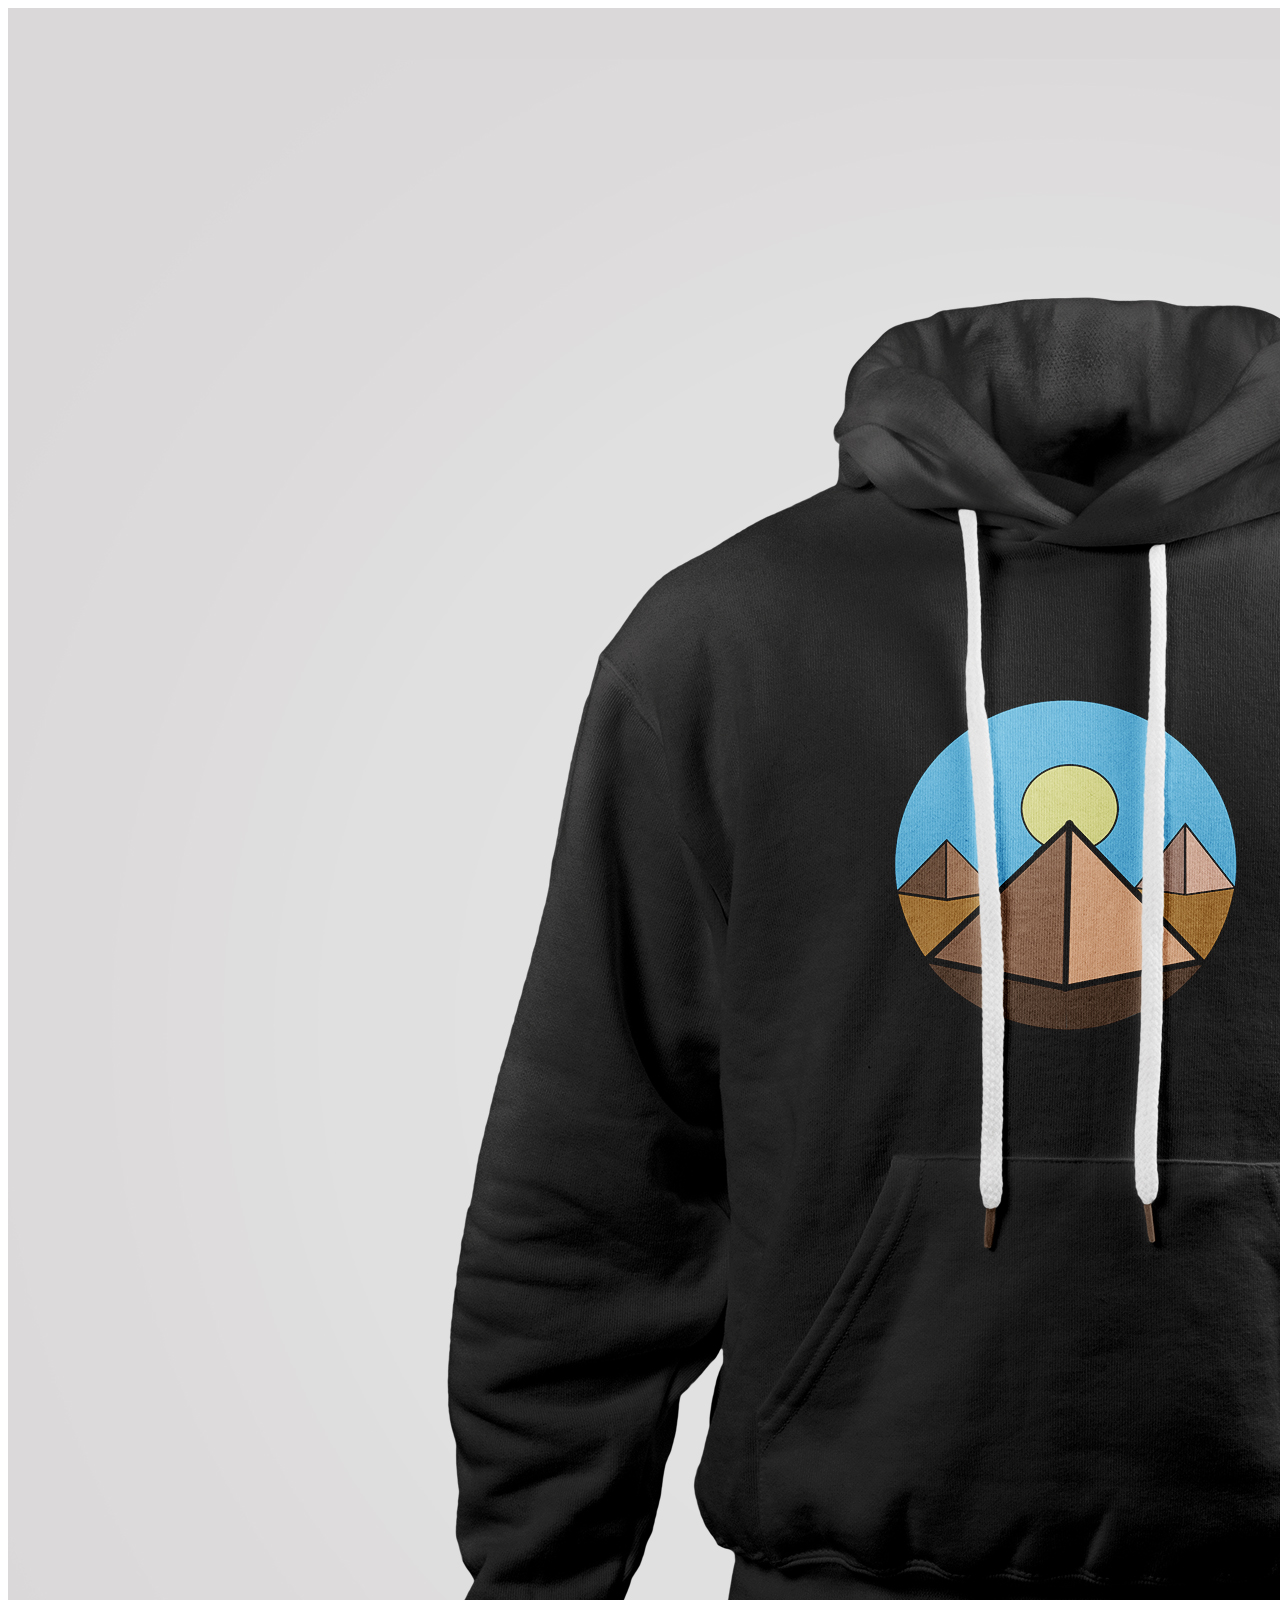
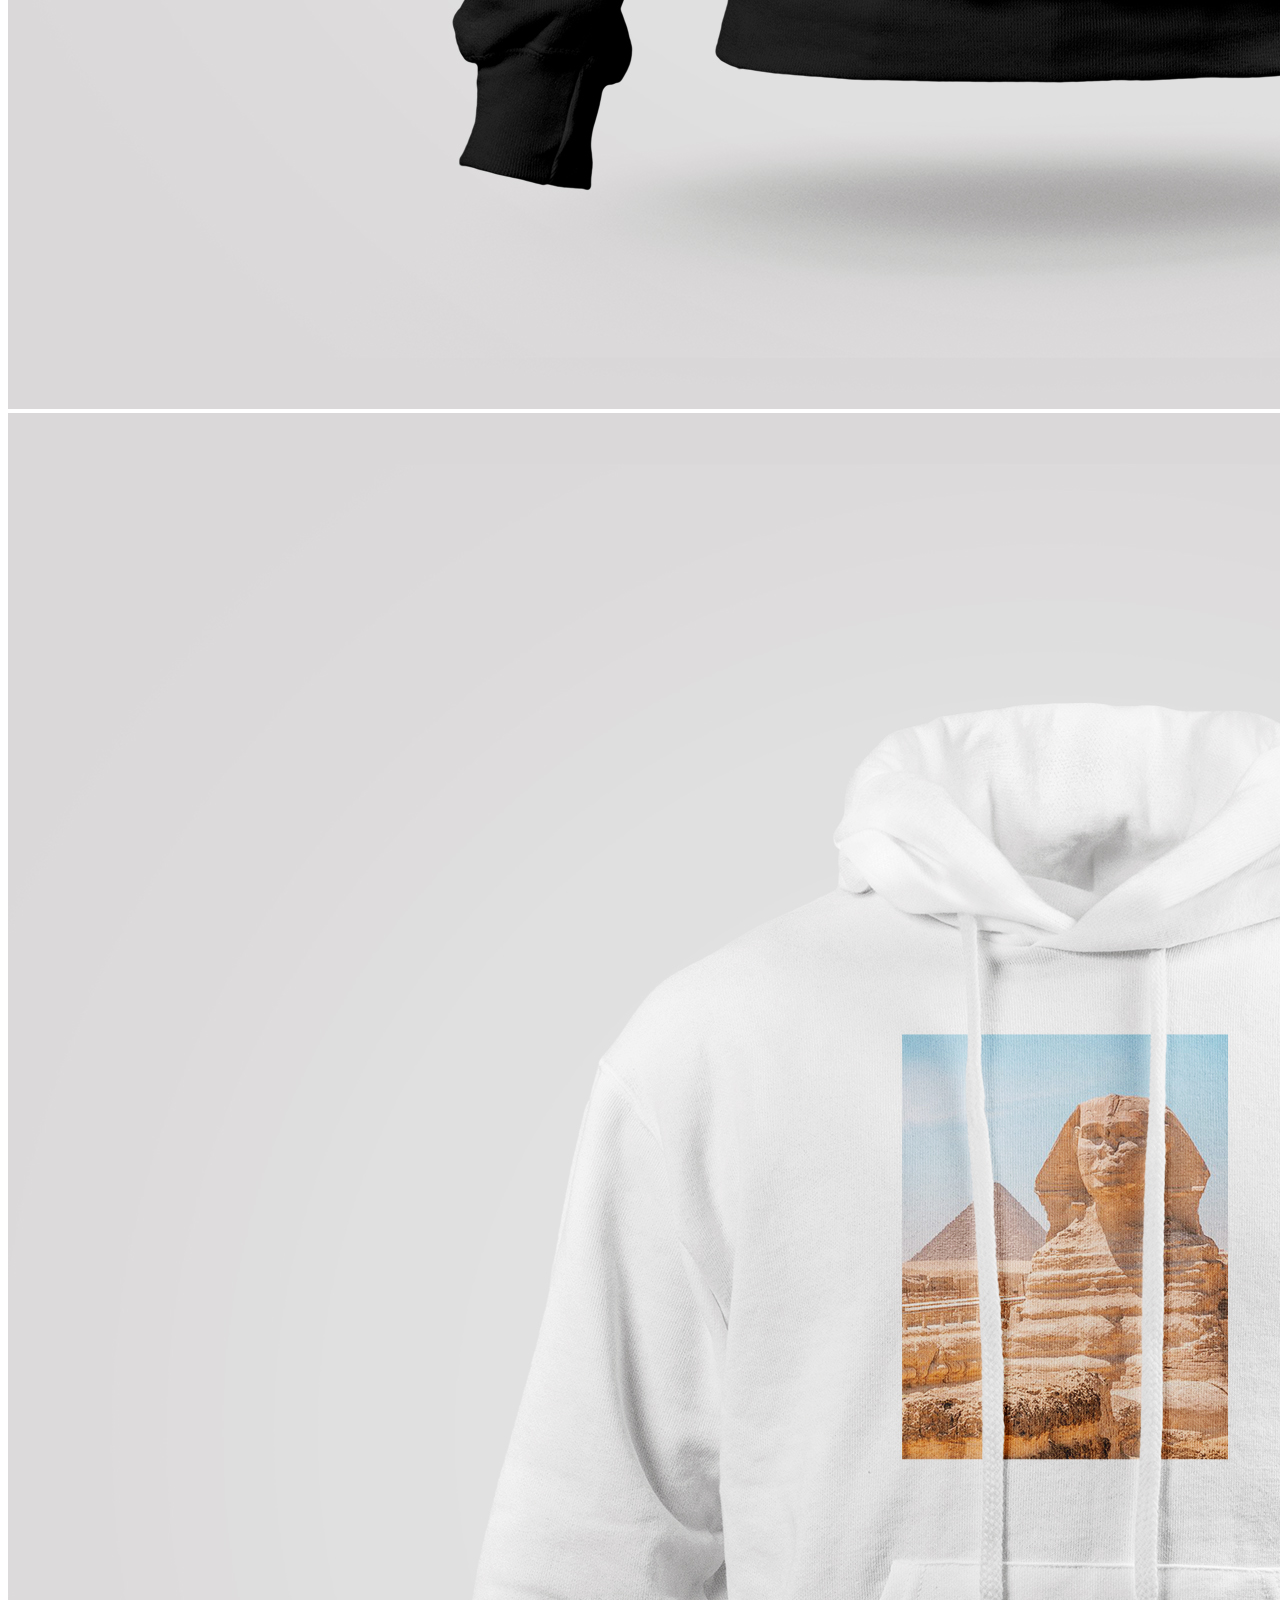
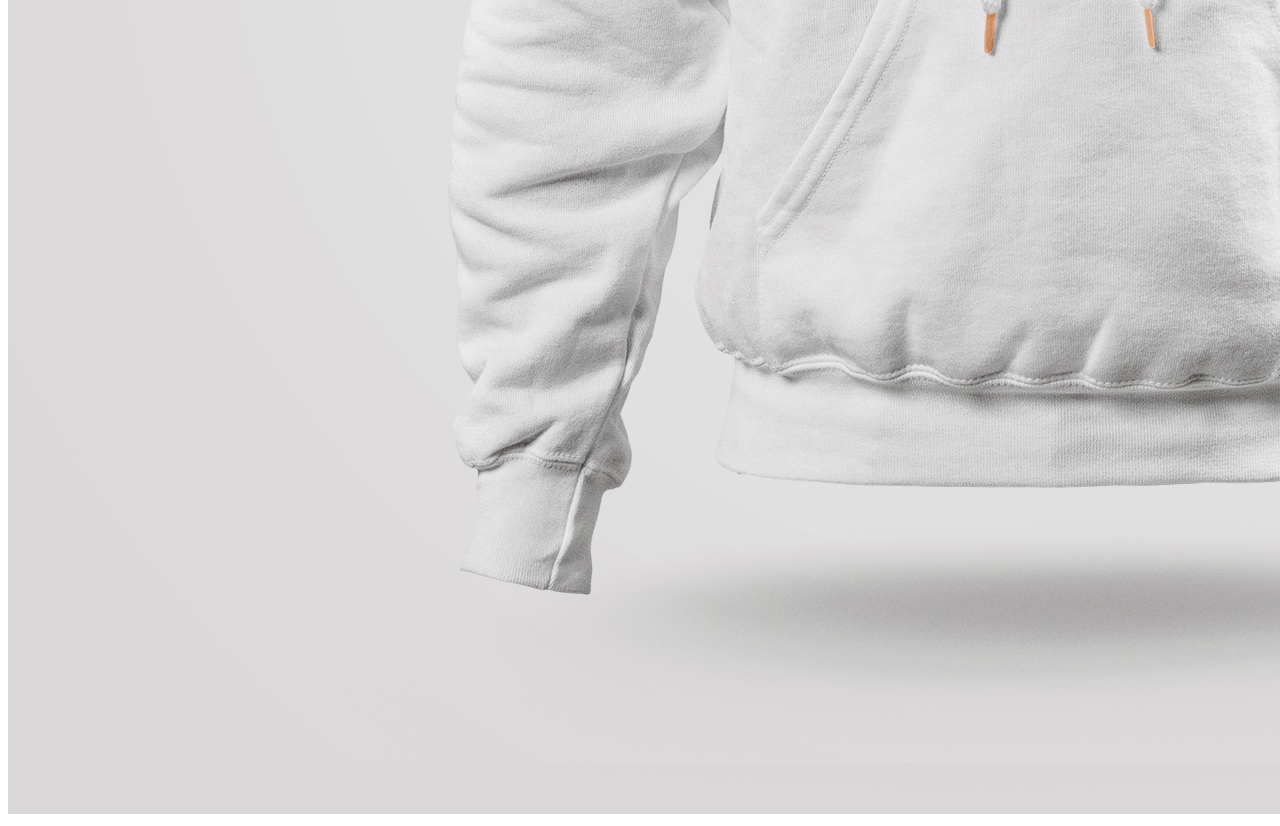
==== page/boutique.html @ b97aa25c "ajout css, js" ====
<!DOCTYPE html>
<html lang="en">
<head>
    <meta charset="UTF-8">
    <meta http-equiv="X-UA-Compatible" content="IE=edge">
    <meta name="viewport" content="width=device-width, initial-scale=1.0">
    <title>La boutique</title>
</head>
<body>
    <main>
        <section id="boutique2">
            <img src="../assets/img/Hoodies-noir.jpg" alt="">
            <img src="../assets/img/Hoodie.jpg" alt="">
        </section>
    </main>
</body>
</html>
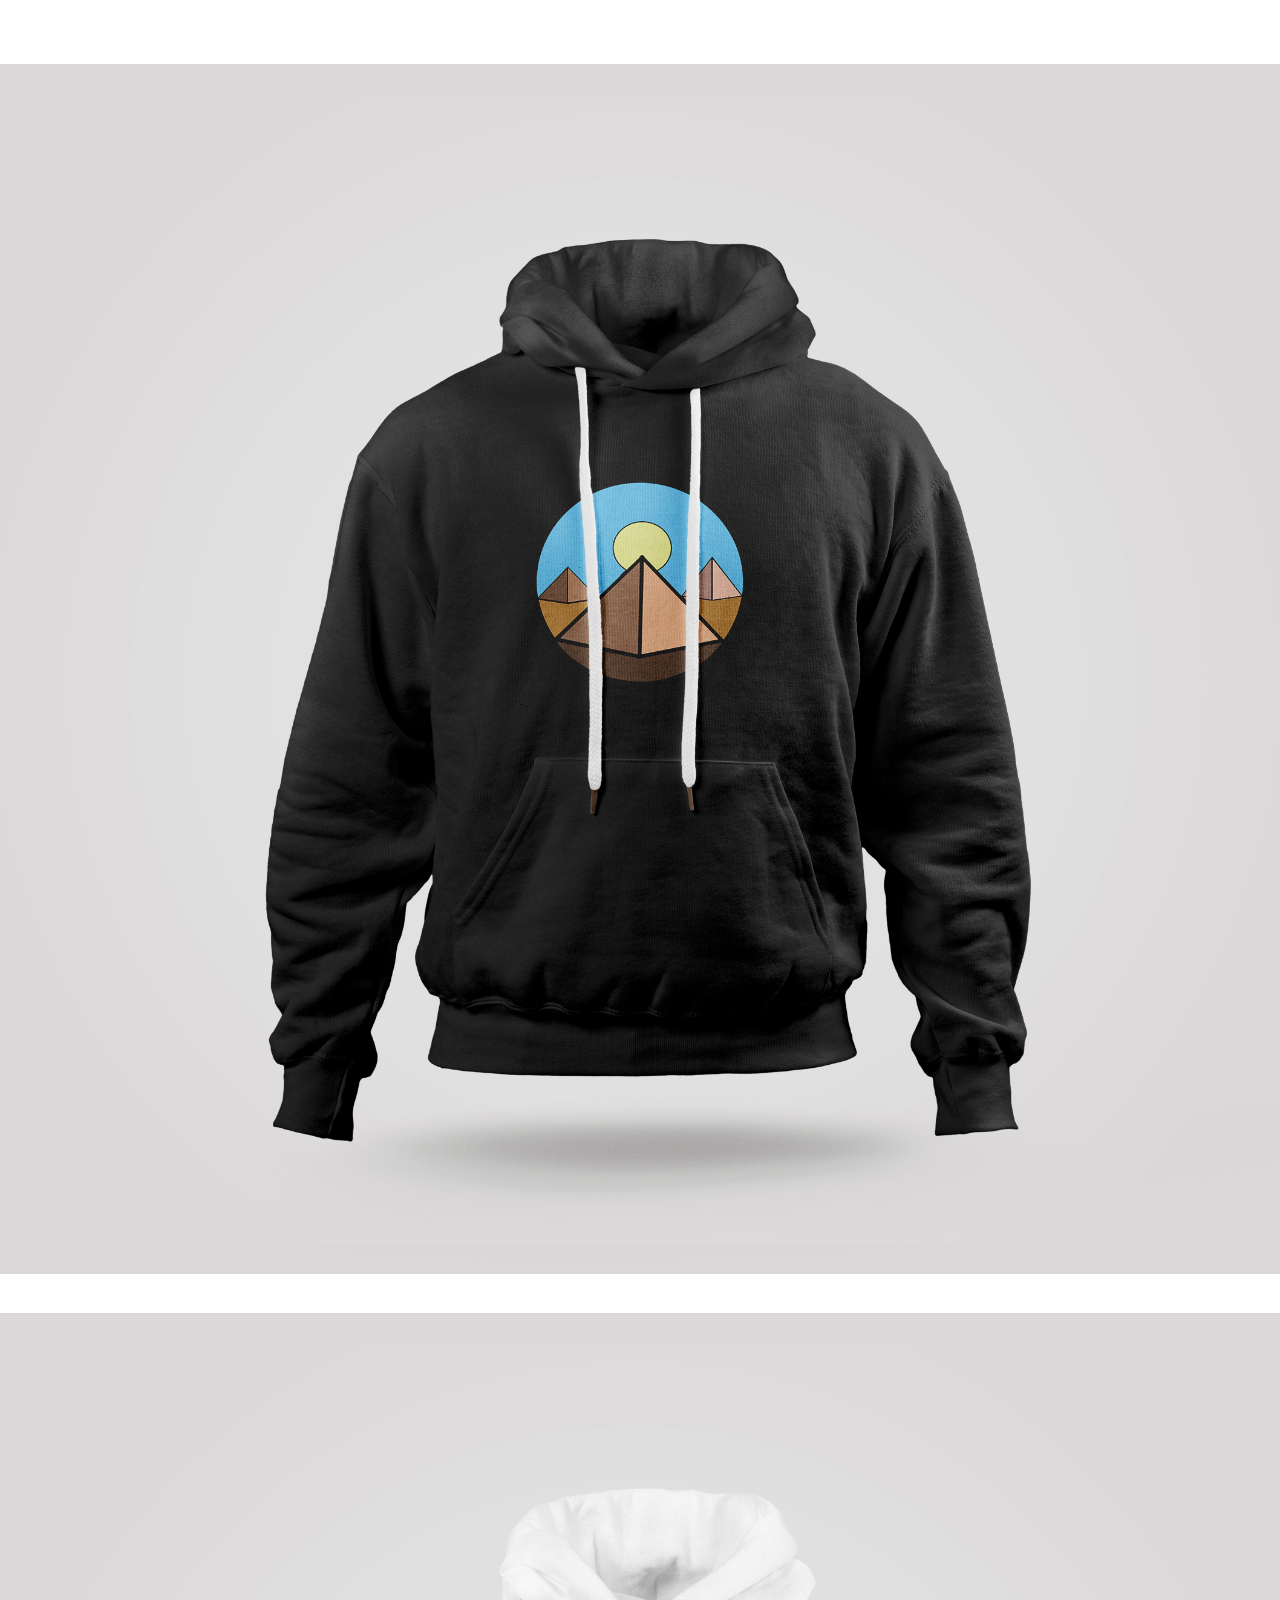
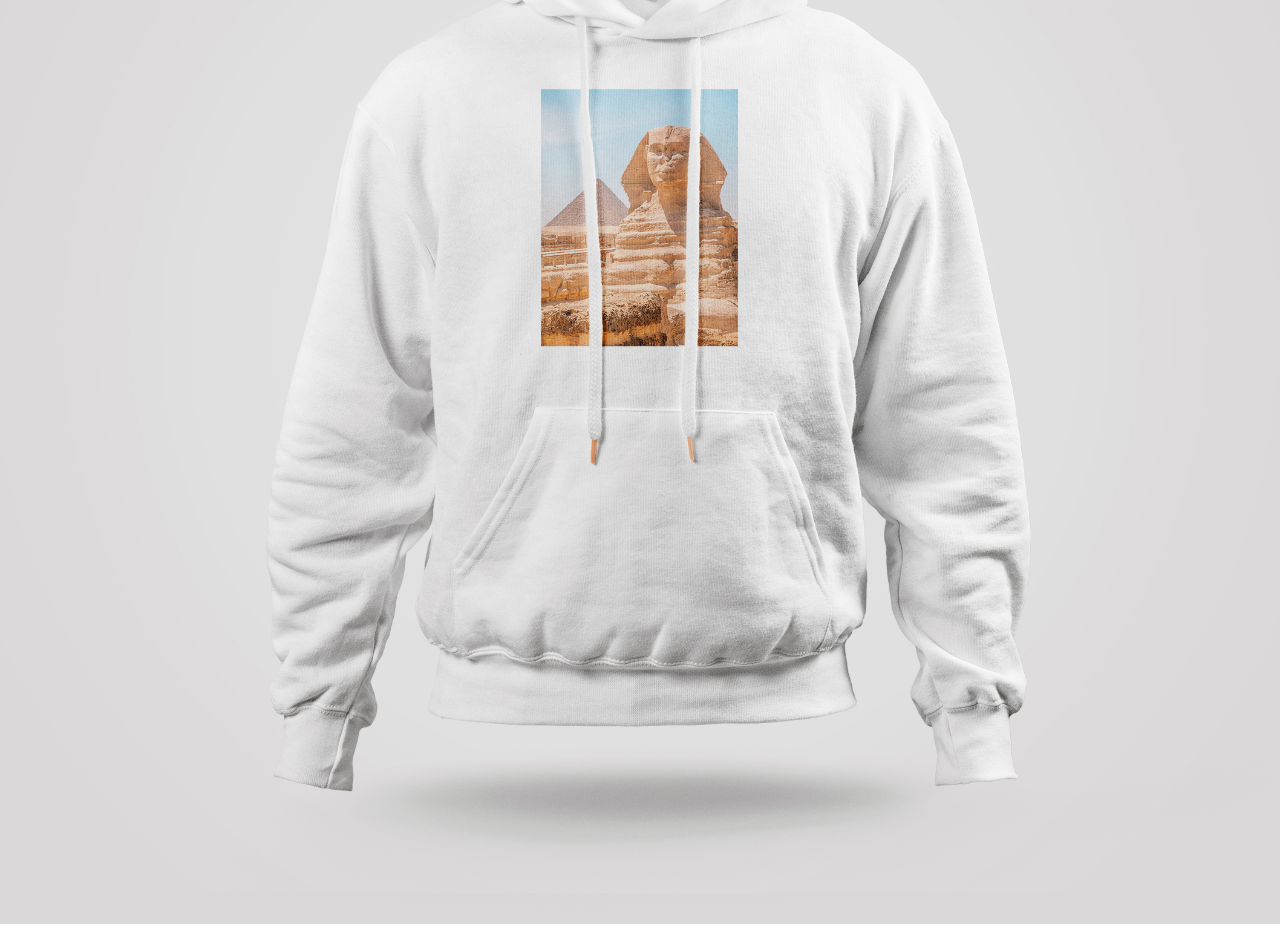
==== commit d29839ca: "ajout de chose" ====
--- a/page/boutique.html
+++ b/page/boutique.html
@@ -5,6 +5,7 @@
     <meta http-equiv="X-UA-Compatible" content="IE=edge">
     <meta name="viewport" content="width=device-width, initial-scale=1.0">
     <title>La boutique</title>
+    <link rel="stylesheet" href="../assets/css/style.css">
 </head>
 <body>
     <main>
--- a/assets/css/style.css
+++ b/assets/css/style.css
@@ -0,0 +1,98 @@
+@import url('https://fonts.googleapis.com/css2?family=Poppins:ital,wght@0,100;0,200;0,300;0,400;0,500;0,600;0,700;0,800;0,900;1,100;1,200;1,300;1,400;1,500;1,600;1,700;1,800;1,900&display=swap');
+
+* {
+    margin: 0;
+    padding: 0;
+    box-sizing: border-box;
+}
+
+li {
+    list-style-type: none;
+}
+
+a {
+    text-decoration: none;
+    color: #000;
+}
+
+p {
+    margin-top: 1em;
+}
+
+img {
+    width: 100%;
+    margin-top: 2em;
+}
+
+body {
+    font-family: 'Poppins', sans-serif;
+}
+
+header {
+    display: flex;
+    justify-content: space-evenly;
+    align-items: center;
+    padding: 2em 0;
+}
+
+header .logo {
+    width: 40%;
+}
+
+header .logo img {
+    width: 20%;
+}
+
+#presentation {
+    height: 100vh;
+    width: 100%;
+    background-image: url(/assets/img/img-pyramide.jpeg);
+    background-size: cover;
+    background-position: center;
+    display: flex;
+    flex-direction: column;
+    align-self: center;
+    text-align: center;
+}
+
+#presentation button {
+    margin: 0 auto;
+}
+
+section {
+    margin-top: 2em;
+}
+
+#histoire {
+    padding: 0 3em;
+}
+
+#theorie {
+    padding: 0 3em;
+}
+
+#histoire {
+    padding: 0 3em;
+}
+
+#shop {
+    height: 40vh;
+    display: flex;
+    flex-direction: column;
+    justify-content: center;
+    align-self: center;
+    text-align: center;
+}
+
+#shop button {
+    width: max-content;
+    margin: 0 auto;
+}
+
+#boutique2 img {
+    width: 100%;
+}
+
+footer {
+    text-align: center;
+}